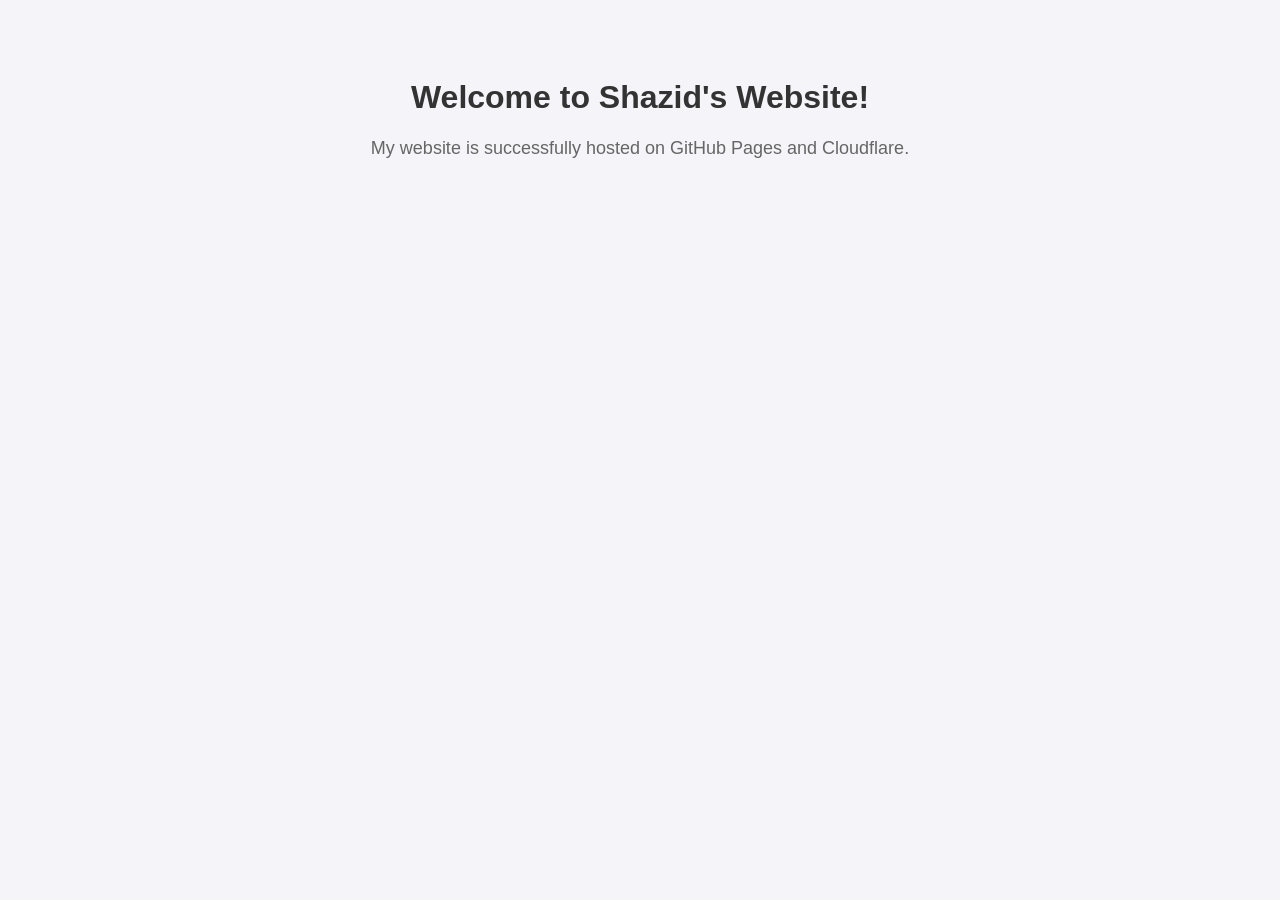
==== index.html @ 649e6bd7 "Create index.html for portfolio website" ====
<!DOCTYPE html>
<html>
<head>
    <title>Shazid Mahmud - Portfolio</title>
    <style>
        body { text-align: center; padding: 50px; font-family: Arial, sans-serif; background-color: #f4f4f9; }
        h1 { color: #333; }
        p { color: #666; font-size: 18px; }
    </style>
</head>
<body>
    <h1>Welcome to Shazid's Website!</h1>
    <p>My website is successfully hosted on GitHub Pages and Cloudflare.</p>
</body>
</html>
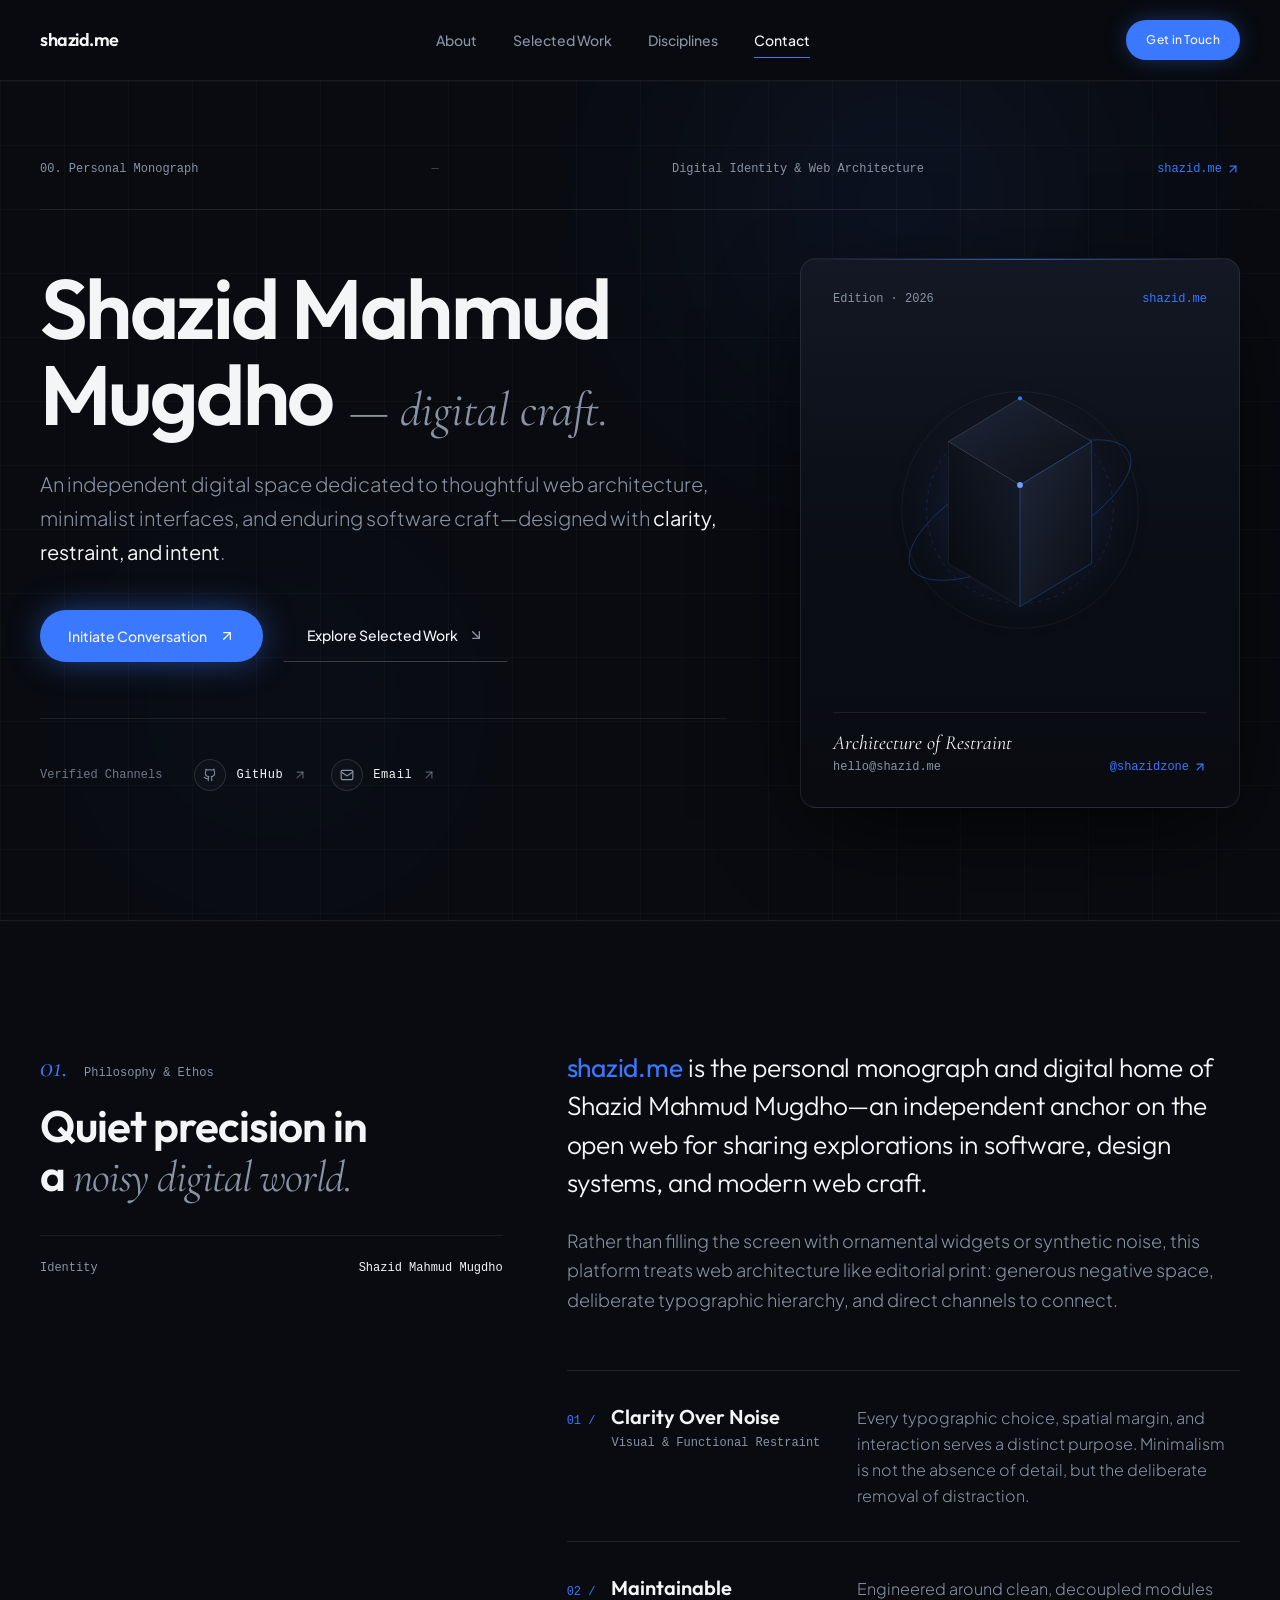
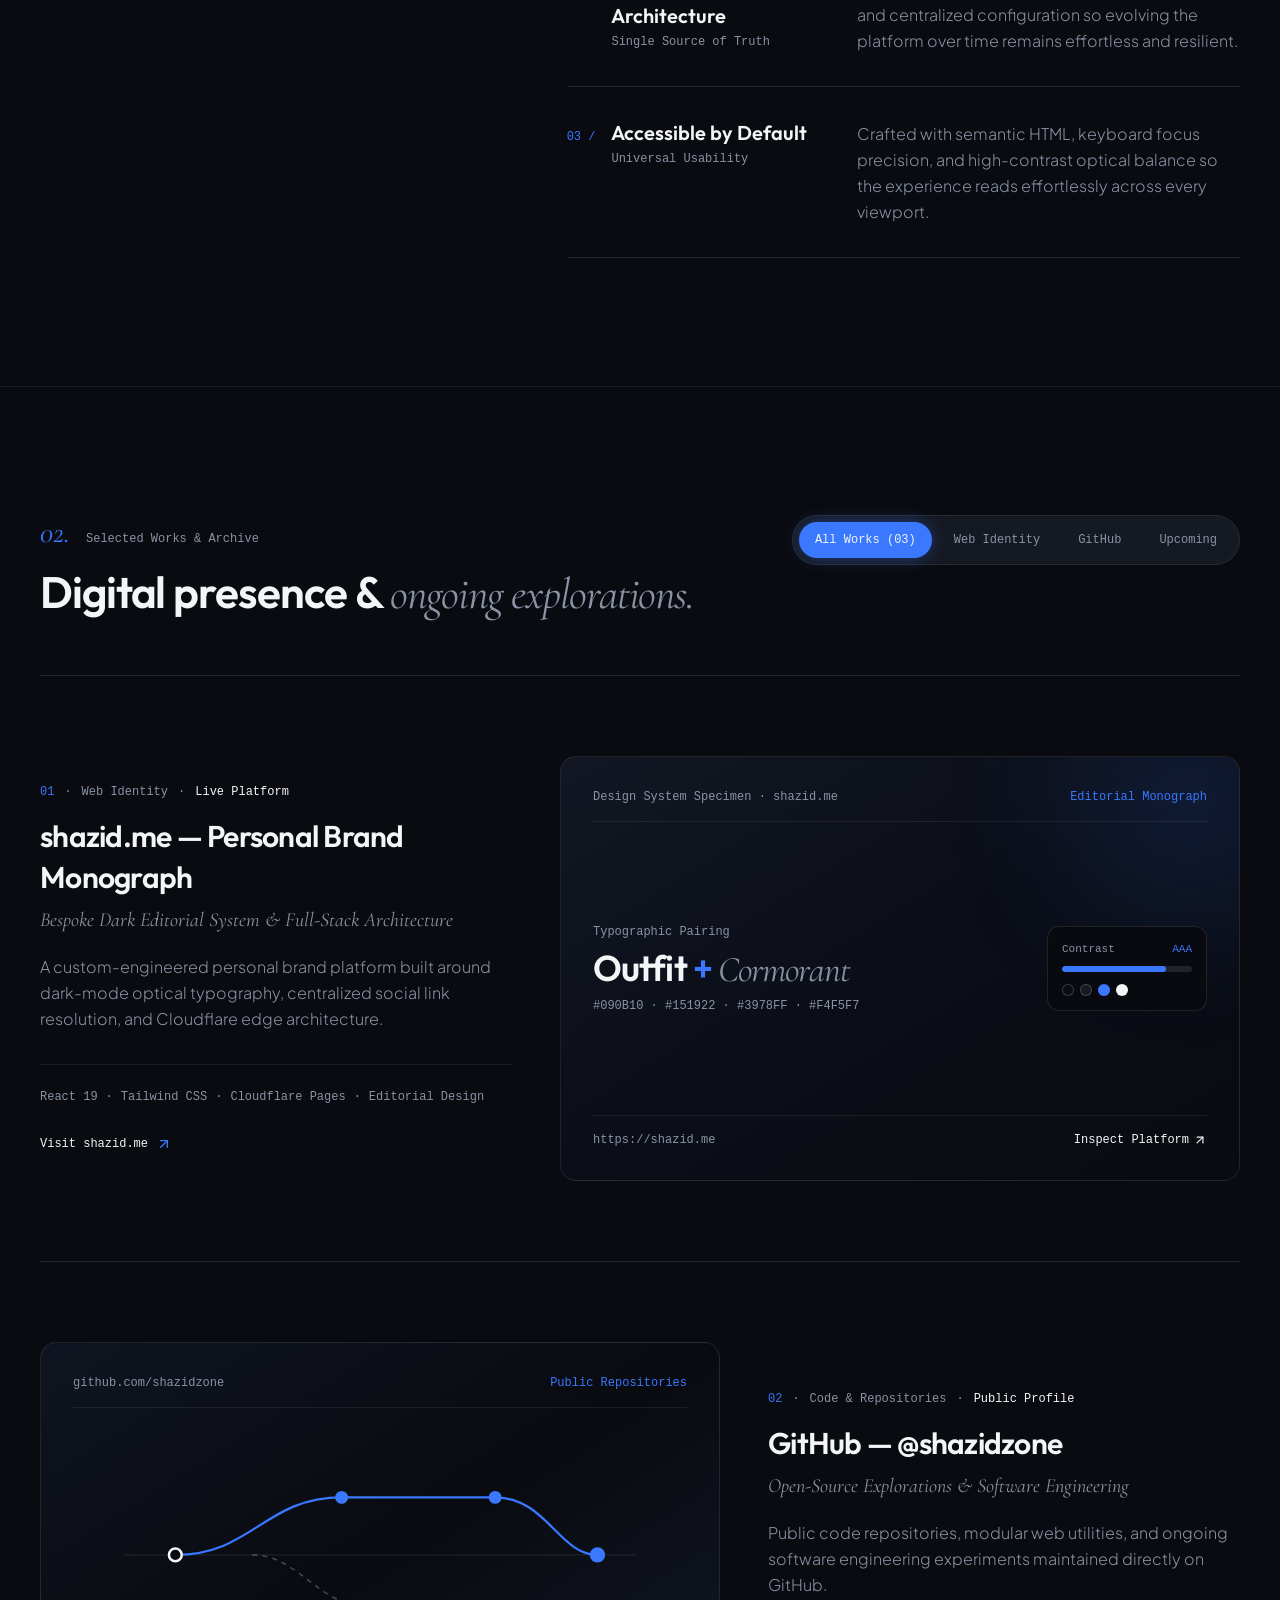
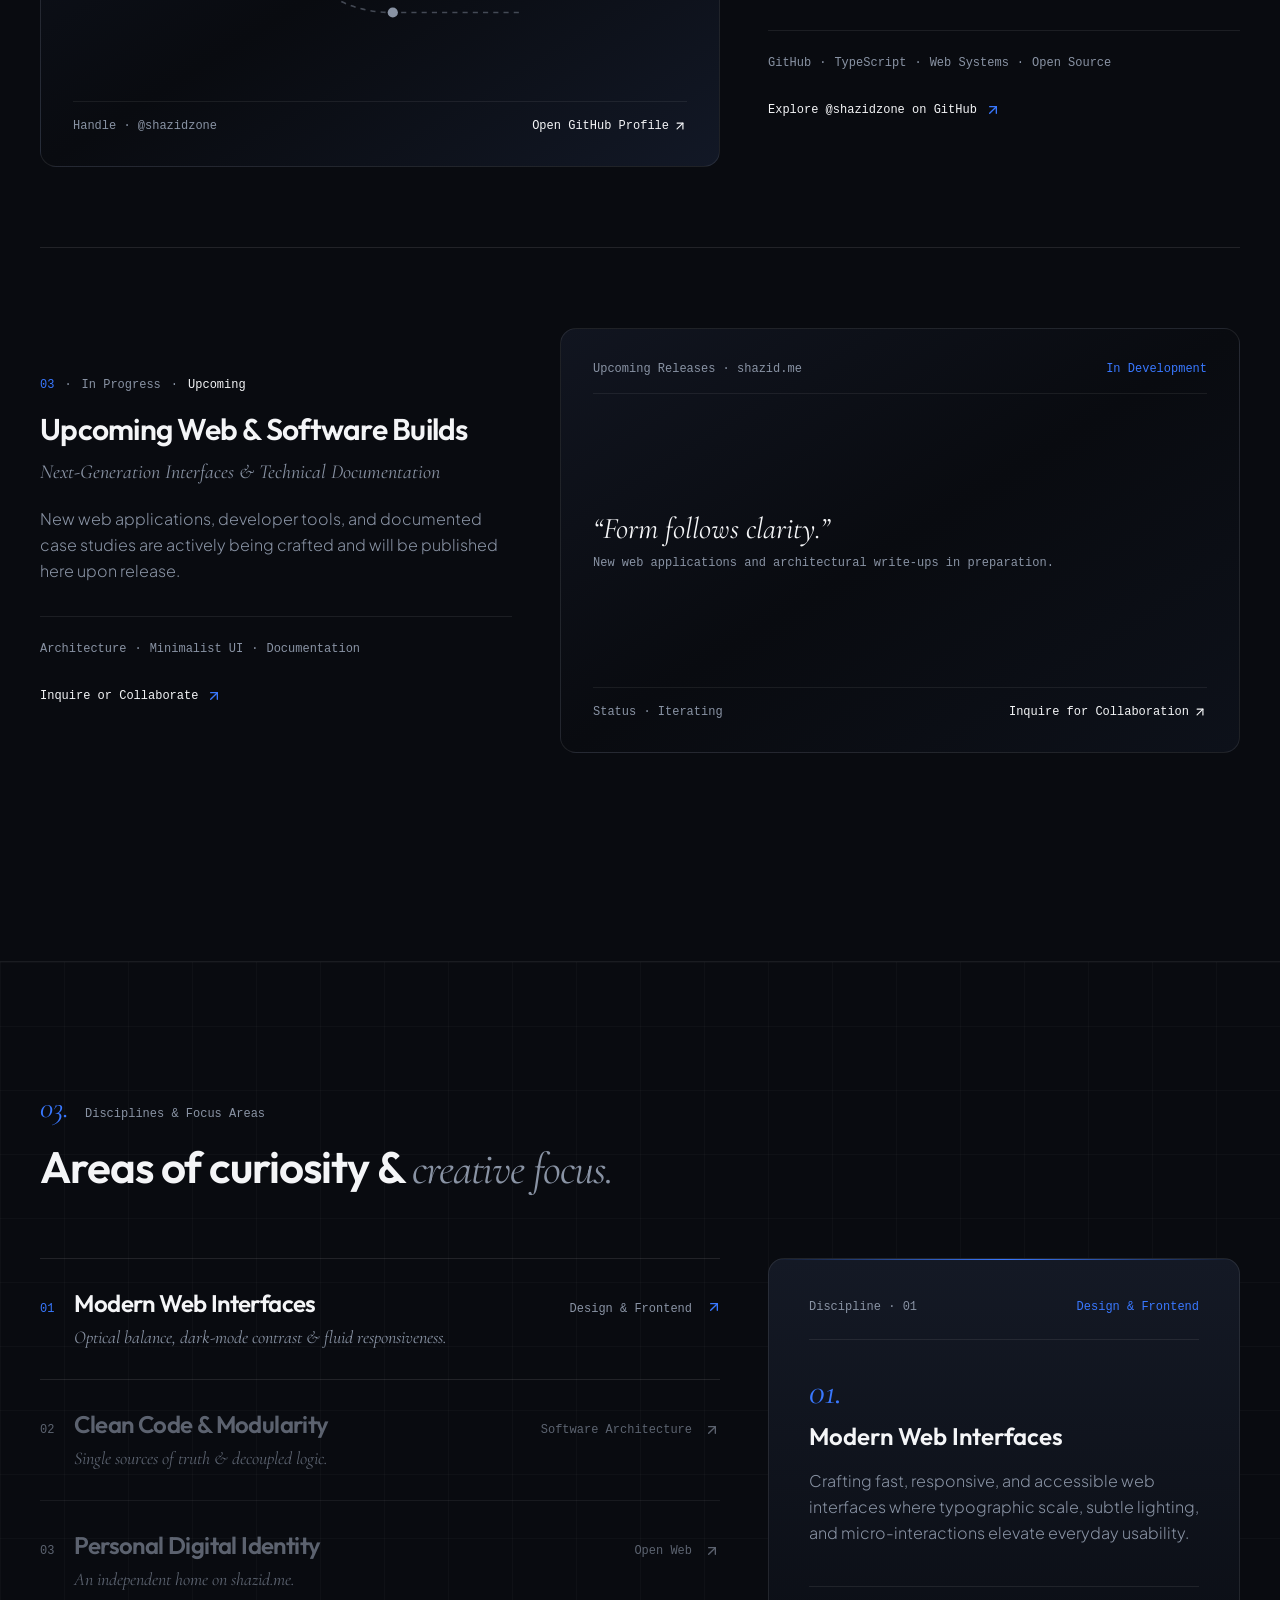
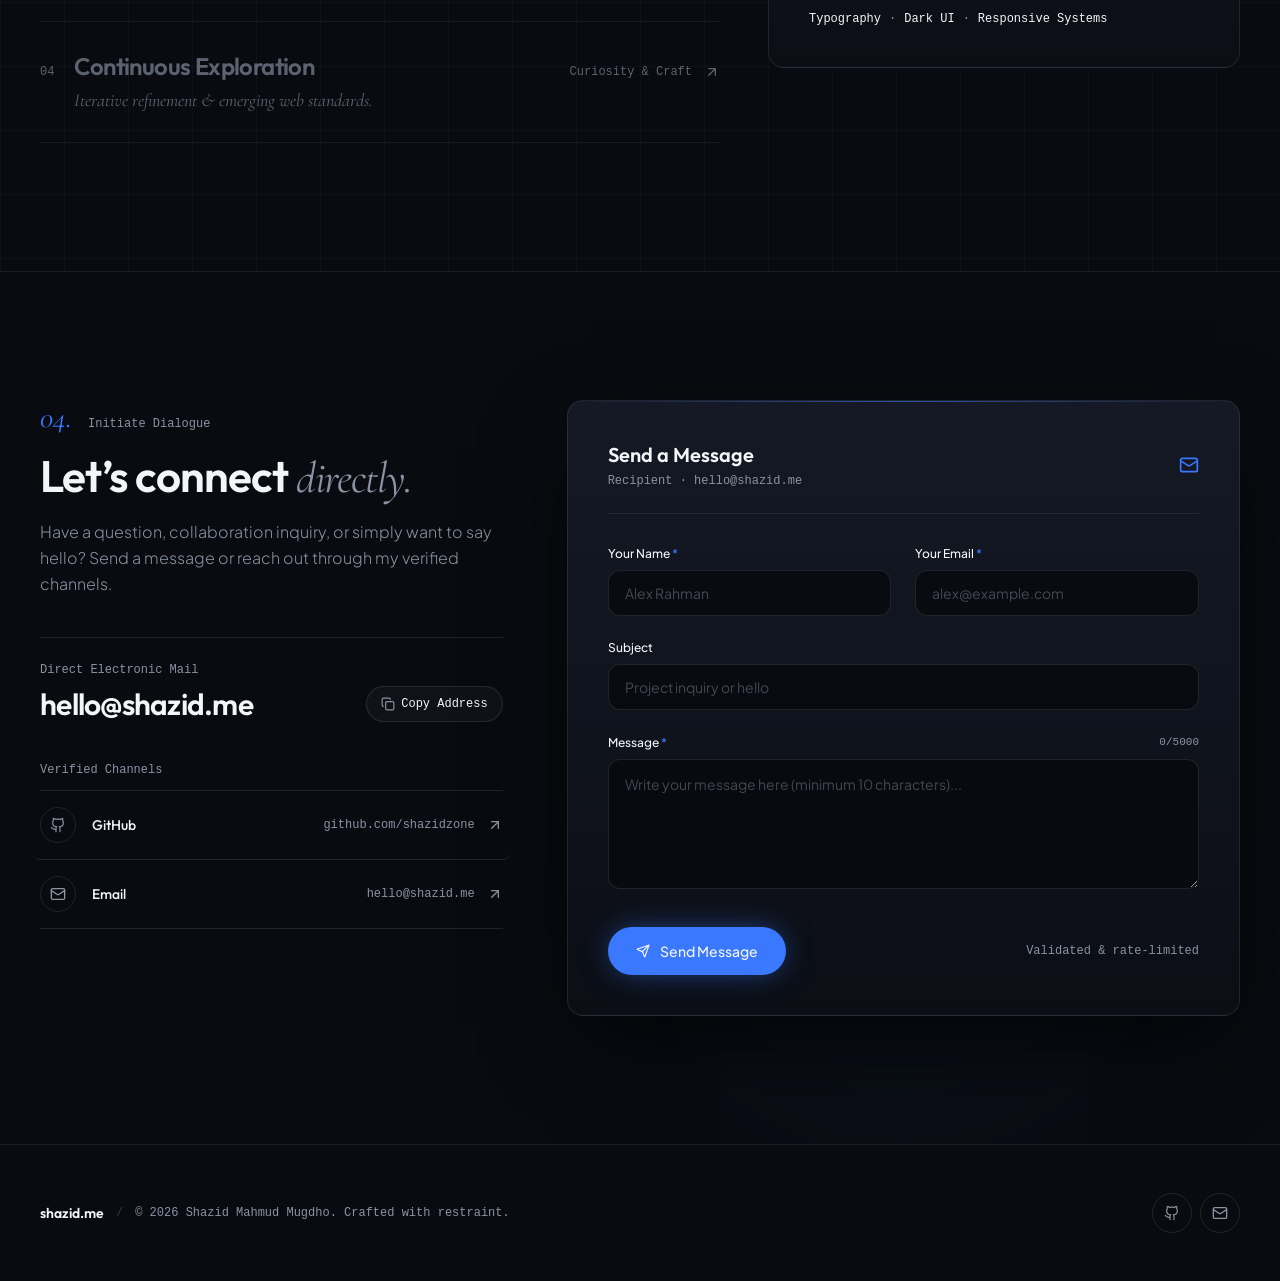
==== commit 15169199: "Deploy real portfolio build to GitHub Pages root (from shazid-mahmud design subfolder)" ====
--- a/index.html
+++ b/index.html
@@ -1,15 +1,23 @@
-<!DOCTYPE html>
-<html>
-<head>
-    <title>Shazid Mahmud - Portfolio</title>
-    <style>
-        body { text-align: center; padding: 50px; font-family: Arial, sans-serif; background-color: #f4f4f9; }
-        h1 { color: #333; }
-        p { color: #666; font-size: 18px; }
-    </style>
-</head>
-<body>
-    <h1>Welcome to Shazid's Website!</h1>
-    <p>My website is successfully hosted on GitHub Pages and Cloudflare.</p>
-</body>
+<!doctype html>
+<html lang="en">
+  <head>
+    <meta charset="UTF-8" />
+    <meta name="viewport" content="width=device-width, initial-scale=1.0" />
+    <title>Shazid Mahmud Mugdho — shazid.me</title>
+    <meta name="description" content="Personal brand website and digital home of Shazid Mahmud Mugdho (shazid.me)." />
+    <meta property="og:title" content="Shazid Mahmud Mugdho — shazid.me" />
+    <meta property="og:description" content="Personal brand website and digital home of Shazid Mahmud Mugdho (shazid.me)." />
+    <meta property="og:url" content="https://shazid.me" />
+    <meta property="og:type" content="website" />
+    <meta name="twitter:card" content="summary_large_image" />
+    <link rel="preconnect" href="https://fonts.googleapis.com" />
+    <link rel="preconnect" href="https://fonts.gstatic.com" crossorigin />
+    <link href="https://fonts.googleapis.com/css2?family=Cormorant+Garamond:ital,wght@0,500;0,600;1,400;1,600&family=JetBrains+Mono:wght@400;500&family=Outfit:wght@400;500;600;700&family=Plus+Jakarta+Sans:wght@300;400;500;600;700&display=swap" rel="stylesheet" />
+    <script type="module" crossorigin src="/assets/index-CLSAaryk.js"></script>
+    <link rel="stylesheet" crossorigin href="/assets/index-DgJvWPHT.css">
+  </head>
+  <body class="bg-[#090B10] text-[#F4F5F7] antialiased selection:bg-[#3978FF]/30 selection:text-[#F4F5F7]">
+    <div id="root"></div>
+  </body>
 </html>
+
--- a/assets/index-DgJvWPHT.css
+++ b/assets/index-DgJvWPHT.css
@@ -0,0 +1,2 @@
+/*! tailwindcss v4.3.3 | MIT License | https://tailwindcss.com */
+@layer properties{@supports (((-webkit-hyphens:none)) and (not (margin-trim:inline))) or ((-moz-orient:inline) and (not (color:rgb(from red r g b)))){*,:before,:after,::backdrop{--tw-translate-x:0;--tw-translate-y:0;--tw-translate-z:0;--tw-scale-x:1;--tw-scale-y:1;--tw-scale-z:1;--tw-rotate-x:initial;--tw-rotate-y:initial;--tw-rotate-z:initial;--tw-skew-x:initial;--tw-skew-y:initial;--tw-space-y-reverse:0;--tw-divide-y-reverse:0;--tw-border-style:solid;--tw-gradient-position:initial;--tw-gradient-from:#0000;--tw-gradient-via:#0000;--tw-gradient-to:#0000;--tw-gradient-stops:initial;--tw-gradient-via-stops:initial;--tw-gradient-from-position:0%;--tw-gradient-via-position:50%;--tw-gradient-to-position:100%;--tw-leading:initial;--tw-font-weight:initial;--tw-tracking:initial;--tw-ordinal:initial;--tw-slashed-zero:initial;--tw-numeric-figure:initial;--tw-numeric-spacing:initial;--tw-numeric-fraction:initial;--tw-shadow:0 0 #0000;--tw-shadow-color:initial;--tw-shadow-alpha:100%;--tw-inset-shadow:0 0 #0000;--tw-inset-shadow-color:initial;--tw-inset-shadow-alpha:100%;--tw-ring-color:initial;--tw-ring-shadow:0 0 #0000;--tw-inset-ring-color:initial;--tw-inset-ring-shadow:0 0 #0000;--tw-ring-inset:initial;--tw-ring-offset-width:0px;--tw-ring-offset-color:#fff;--tw-ring-offset-shadow:0 0 #0000;--tw-blur:initial;--tw-brightness:initial;--tw-contrast:initial;--tw-grayscale:initial;--tw-hue-rotate:initial;--tw-invert:initial;--tw-opacity:initial;--tw-saturate:initial;--tw-sepia:initial;--tw-drop-shadow:initial;--tw-drop-shadow-color:initial;--tw-drop-shadow-alpha:100%;--tw-drop-shadow-size:initial;--tw-backdrop-blur:initial;--tw-backdrop-brightness:initial;--tw-backdrop-contrast:initial;--tw-backdrop-grayscale:initial;--tw-backdrop-hue-rotate:initial;--tw-backdrop-invert:initial;--tw-backdrop-opacity:initial;--tw-backdrop-saturate:initial;--tw-backdrop-sepia:initial;--tw-duration:initial;--tw-ease:initial}}}@layer theme{:root,:host{--font-sans:-apple-system, BlinkMacSystemFont, "Segoe UI", Roboto, "Helvetica Neue", "Noto Sans", Arial, sans-serif, "Apple Color Emoji", "Segoe UI Emoji", "Segoe UI Symbol", "Noto Color Emoji";--font-mono:ui-monospace, SFMono-Regular, Menlo, Monaco, Consolas, "Liberation Mono", "Courier New", monospace;--color-amber-400:oklch(82.8% .189 84.429);--color-amber-500:oklch(76.9% .188 70.08);--color-emerald-400:oklch(76.5% .177 163.223);--color-emerald-500:oklch(69.6% .17 162.48);--color-rose-300:oklch(81% .117 11.638);--color-rose-400:oklch(71.2% .194 13.428);--color-rose-500:oklch(64.5% .246 16.439);--color-white:#fff;--spacing:.25rem;--container-2xl:42rem;--text-xs:.75rem;--text-xs--line-height:calc(1 / .75);--text-sm:.875rem;--text-sm--line-height:calc(1.25 / .875);--text-base:1rem;--text-base--line-height:calc(1.5 / 1);--text-lg:1.125rem;--text-lg--line-height:calc(1.75 / 1.125);--text-xl:1.25rem;--text-xl--line-height:calc(1.75 / 1.25);--text-2xl:1.5rem;--text-2xl--line-height:calc(2 / 1.5);--text-3xl:1.875rem;--text-3xl--line-height:calc(2.25 / 1.875);--text-4xl:2.25rem;--text-4xl--line-height:calc(2.5 / 2.25);--text-5xl:3rem;--text-5xl--line-height:1;--text-6xl:3.75rem;--text-6xl--line-height:1;--font-weight-light:300;--font-weight-normal:400;--font-weight-medium:500;--font-weight-semibold:600;--tracking-tight:-.025em;--tracking-normal:0em;--tracking-wide:.025em;--tracking-wider:.05em;--leading-snug:1.375;--leading-relaxed:1.625;--radius-xs:.125rem;--radius-sm:.25rem;--radius-lg:.5rem;--radius-xl:.75rem;--radius-2xl:1rem;--ease-out:cubic-bezier(0, 0, .2, 1);--animate-spin:spin 1s linear infinite;--blur-xl:24px;--default-transition-duration:.15s;--default-transition-timing-function:cubic-bezier(.4, 0, .2, 1);--default-font-family:var(--font-sans);--default-mono-font-family:var(--font-mono)}}@layer base{*,:after,:before,::backdrop{box-sizing:border-box;border:0 solid;margin:0;padding:0}::file-selector-button{box-sizing:border-box;border:0 solid;margin:0;padding:0}html,:host{-webkit-text-size-adjust:100%;tab-size:4;line-height:1.5;font-family:var(--default-font-family,-apple-system, BlinkMacSystemFont, "Segoe UI", Roboto, "Helvetica Neue", "Noto Sans", Arial, sans-serif, "Apple Color Emoji", "Segoe UI Emoji", "Segoe UI Symbol", "Noto Color Emoji");font-feature-settings:var(--default-font-feature-settings,normal);font-variation-settings:var(--default-font-variation-settings,normal);-webkit-tap-highlight-color:transparent}hr{height:0;color:inherit;border-top-width:1px}abbr:where([title]){-webkit-text-decoration:underline dotted;text-decoration:underline dotted}h1,h2,h3,h4,h5,h6{font-size:inherit;font-weight:inherit}a{color:inherit;-webkit-text-decoration:inherit;-webkit-text-decoration:inherit;-webkit-text-decoration:inherit;-webkit-text-decoration:inherit;text-decoration:inherit}b,strong{font-weight:bolder}code,kbd,samp,pre{font-family:var(--default-mono-font-family,ui-monospace, SFMono-Regular, Menlo, Monaco, Consolas, "Liberation Mono", "Courier New", monospace);font-feature-settings:var(--default-mono-font-feature-settings,normal);font-variation-settings:var(--default-mono-font-variation-settings,normal);font-size:1em}small{font-size:80%}sub,sup{vertical-align:baseline;font-size:75%;line-height:0;position:relative}sub{bottom:-.25em}sup{top:-.5em}table{text-indent:0;border-color:inherit;border-collapse:collapse}:-moz-focusring:where(:not(iframe)){outline:auto}progress{vertical-align:baseline}summary{display:list-item}ol,ul,menu{list-style:none}img,svg,video,canvas,audio,iframe,embed,object{vertical-align:middle;display:block}img,video{max-width:100%;height:auto}button,input,select,optgroup,textarea{font:inherit;font-feature-settings:inherit;font-variation-settings:inherit;letter-spacing:inherit;color:inherit;opacity:1;background-color:#0000;border-radius:0}::file-selector-button{font:inherit;font-feature-settings:inherit;font-variation-settings:inherit;letter-spacing:inherit;color:inherit;opacity:1;background-color:#0000;border-radius:0}:where(select:is([multiple],[size])) optgroup{font-weight:bolder}:where(select:is([multiple],[size])) optgroup option{padding-inline-start:20px}::file-selector-button{margin-inline-end:4px}::placeholder{opacity:1}@supports (not ((-webkit-appearance:-apple-pay-button))) or (contain-intrinsic-size:1px){::placeholder{color:currentColor}@supports (color:color-mix(in lab, red, red)){::placeholder{color:color-mix(in oklab, currentcolor 50%, transparent)}}}textarea{resize:vertical}::-webkit-search-decoration{-webkit-appearance:none}::-webkit-date-and-time-value{min-height:1lh;text-align:inherit}::-webkit-datetime-edit{display:inline-flex}::-webkit-datetime-edit-fields-wrapper{padding:0}::-webkit-datetime-edit{padding-block:0}::-webkit-datetime-edit-year-field{padding-block:0}::-webkit-datetime-edit-month-field{padding-block:0}::-webkit-datetime-edit-day-field{padding-block:0}::-webkit-datetime-edit-hour-field{padding-block:0}::-webkit-datetime-edit-minute-field{padding-block:0}::-webkit-datetime-edit-second-field{padding-block:0}::-webkit-datetime-edit-millisecond-field{padding-block:0}::-webkit-datetime-edit-meridiem-field{padding-block:0}::-webkit-calendar-picker-indicator{line-height:1}:-moz-ui-invalid{box-shadow:none}button,input:where([type=button],[type=reset],[type=submit]){appearance:button}::file-selector-button{appearance:button}::-webkit-inner-spin-button{height:auto}::-webkit-outer-spin-button{height:auto}[hidden]:where(:not([hidden=until-found])){display:none!important}:root{--bg-primary:#090b10;--bg-secondary:#151922;--text-primary:#f4f5f7;--text-secondary:#8993a4;--accent-primary:#3978ff}html{scroll-behavior:smooth;color:#f4f5f7;background-color:#090b10;font-family:Plus Jakarta Sans,-apple-system,BlinkMacSystemFont,sans-serif}h1,h2,h3,h4,.font-display{font-family:Outfit,Plus Jakarta Sans,sans-serif}.font-serif-editorial{font-family:Cormorant Garamond,Georgia,serif}code,pre,.font-mono{font-family:JetBrains Mono,monospace}}@layer components;@layer utilities{.pointer-events-none{pointer-events:none}.sr-only{clip-path:inset(50%);white-space:nowrap;border-width:0;width:1px;height:1px;margin:-1px;padding:0;position:absolute;overflow:hidden}.absolute{position:absolute}.relative{position:relative}.sticky{position:sticky}.inset-x-0{inset-inline:0}.-top-24{top:calc(var(--spacing) * -24)}.-top-40{top:calc(var(--spacing) * -40)}.-top-px{top:-1px}.top-0{top:0}.-right-24{right:calc(var(--spacing) * -24)}.right-\[8\%\]{right:8%}.right-\[10\%\]{right:10%}.-bottom-0\.5{bottom:calc(var(--spacing) * -.5)}.bottom-0{bottom:0}.left-\[5\%\]{left:5%}.z-10{z-index:10}.z-40{z-index:40}.col-span-5{grid-column:span 5/span 5}.col-span-7{grid-column:span 7/span 7}.-mx-2{margin-inline:calc(var(--spacing) * -2)}.mx-auto{margin-inline:auto}.my-auto{margin-block:auto}.mt-0\.5{margin-top:calc(var(--spacing) * .5)}.mt-1{margin-top:var(--spacing)}.mt-1\.5{margin-top:calc(var(--spacing) * 1.5)}.mt-2{margin-top:calc(var(--spacing) * 2)}.mt-4{margin-top:calc(var(--spacing) * 4)}.mt-5{margin-top:calc(var(--spacing) * 5)}.mt-6{margin-top:calc(var(--spacing) * 6)}.mt-8{margin-top:calc(var(--spacing) * 8)}.mt-10{margin-top:calc(var(--spacing) * 10)}.mt-14{margin-top:calc(var(--spacing) * 14)}.mb-2{margin-bottom:calc(var(--spacing) * 2)}.mb-3{margin-bottom:calc(var(--spacing) * 3)}.mb-4{margin-bottom:calc(var(--spacing) * 4)}.mb-6{margin-bottom:calc(var(--spacing) * 6)}.mb-12{margin-bottom:calc(var(--spacing) * 12)}.mb-16{margin-bottom:calc(var(--spacing) * 16)}.block{display:block}.flex{display:flex}.grid{display:grid}.hidden{display:none}.inline-flex{display:inline-flex}.aspect-\[4\/5\]{aspect-ratio:4/5}.aspect-\[16\/10\]{aspect-ratio:16/10}.h-1\.5{height:calc(var(--spacing) * 1.5)}.h-3{height:calc(var(--spacing) * 3)}.h-3\.5{height:calc(var(--spacing) * 3.5)}.h-4{height:calc(var(--spacing) * 4)}.h-5{height:calc(var(--spacing) * 5)}.h-8{height:calc(var(--spacing) * 8)}.h-9{height:calc(var(--spacing) * 9)}.h-10{height:calc(var(--spacing) * 10)}.h-20{height:calc(var(--spacing) * 20)}.h-72{height:calc(var(--spacing) * 72)}.h-\[1\.5px\]{height:1.5px}.h-\[420px\]{height:420px}.h-\[500px\]{height:500px}.h-\[560px\]{height:560px}.h-auto{height:auto}.h-full{height:100%}.h-px{height:1px}.min-h-\[36px\]{min-height:36px}.min-h-\[38px\]{min-height:38px}.min-h-\[40px\]{min-height:40px}.min-h-\[46px\]{min-height:46px}.min-h-\[48px\]{min-height:48px}.min-h-screen{min-height:100vh}.w-3{width:calc(var(--spacing) * 3)}.w-3\.5{width:calc(var(--spacing) * 3.5)}.w-4{width:calc(var(--spacing) * 4)}.w-4\/5{width:80%}.w-5{width:calc(var(--spacing) * 5)}.w-8{width:calc(var(--spacing) * 8)}.w-9{width:calc(var(--spacing) * 9)}.w-10{width:calc(var(--spacing) * 10)}.w-72{width:calc(var(--spacing) * 72)}.w-\[420px\]{width:420px}.w-\[500px\]{width:500px}.w-\[560px\]{width:560px}.w-full{width:100%}.max-w-2xl{max-width:var(--container-2xl)}.max-w-\[56ch\]{max-width:56ch}.max-w-\[64ch\]{max-width:64ch}.max-w-\[160px\]{max-width:160px}.max-w-\[300px\]{max-width:300px}.max-w-\[440px\]{max-width:440px}.max-w-\[1280px\]{max-width:1280px}.min-w-0{min-width:0}.flex-1{flex:1}.shrink-0{flex-shrink:0}.origin-left{transform-origin:0}.translate-x-0\.5{--tw-translate-x:calc(var(--spacing) * .5);translate:var(--tw-translate-x) var(--tw-translate-y)}.-translate-y-0\.5{--tw-translate-y:calc(var(--spacing) * -.5);translate:var(--tw-translate-x) var(--tw-translate-y)}.scale-x-0{--tw-scale-x:0%;scale:var(--tw-scale-x) var(--tw-scale-y)}.scale-x-100{--tw-scale-x:100%;scale:var(--tw-scale-x) var(--tw-scale-y)}.transform{transform:var(--tw-rotate-x,) var(--tw-rotate-y,) var(--tw-rotate-z,) var(--tw-skew-x,) var(--tw-skew-y,)}.animate-spin{animation:var(--animate-spin)}.resize-y{resize:vertical}.grid-cols-1{grid-template-columns:repeat(1,minmax(0,1fr))}.grid-cols-12{grid-template-columns:repeat(12,minmax(0,1fr))}.flex-col{flex-direction:column}.flex-wrap{flex-wrap:wrap}.items-baseline{align-items:baseline}.items-center{align-items:center}.items-end{align-items:flex-end}.items-start{align-items:flex-start}.justify-between{justify-content:space-between}.justify-center{justify-content:center}.justify-end{justify-content:flex-end}.gap-1{gap:var(--spacing)}.gap-1\.5{gap:calc(var(--spacing) * 1.5)}.gap-2{gap:calc(var(--spacing) * 2)}.gap-2\.5{gap:calc(var(--spacing) * 2.5)}.gap-3{gap:calc(var(--spacing) * 3)}.gap-4{gap:calc(var(--spacing) * 4)}.gap-5{gap:calc(var(--spacing) * 5)}.gap-6{gap:calc(var(--spacing) * 6)}.gap-8{gap:calc(var(--spacing) * 8)}.gap-9{gap:calc(var(--spacing) * 9)}.gap-10{gap:calc(var(--spacing) * 10)}.gap-12{gap:calc(var(--spacing) * 12)}.gap-14{gap:calc(var(--spacing) * 14)}:where(.space-y-2>:not(:last-child)){--tw-space-y-reverse:0;margin-block-start:calc(calc(var(--spacing) * 2) * var(--tw-space-y-reverse));margin-block-end:calc(calc(var(--spacing) * 2) * calc(1 - var(--tw-space-y-reverse)))}:where(.space-y-4>:not(:last-child)){--tw-space-y-reverse:0;margin-block-start:calc(calc(var(--spacing) * 4) * var(--tw-space-y-reverse));margin-block-end:calc(calc(var(--spacing) * 4) * calc(1 - var(--tw-space-y-reverse)))}:where(.space-y-6>:not(:last-child)){--tw-space-y-reverse:0;margin-block-start:calc(calc(var(--spacing) * 6) * var(--tw-space-y-reverse));margin-block-end:calc(calc(var(--spacing) * 6) * calc(1 - var(--tw-space-y-reverse)))}:where(.space-y-10>:not(:last-child)){--tw-space-y-reverse:0;margin-block-start:calc(calc(var(--spacing) * 10) * var(--tw-space-y-reverse));margin-block-end:calc(calc(var(--spacing) * 10) * calc(1 - var(--tw-space-y-reverse)))}:where(.space-y-14>:not(:last-child)){--tw-space-y-reverse:0;margin-block-start:calc(calc(var(--spacing) * 14) * var(--tw-space-y-reverse));margin-block-end:calc(calc(var(--spacing) * 14) * calc(1 - var(--tw-space-y-reverse)))}.gap-x-4{column-gap:calc(var(--spacing) * 4)}:where(.divide-y>:not(:last-child)){--tw-divide-y-reverse:0;border-bottom-style:var(--tw-border-style);border-top-style:var(--tw-border-style);border-top-width:calc(1px * var(--tw-divide-y-reverse));border-bottom-width:calc(1px * calc(1 - var(--tw-divide-y-reverse)))}:where(.divide-white\/10>:not(:last-child)){border-color:#ffffff1a}@supports (color:color-mix(in lab, red, red)){:where(.divide-white\/10>:not(:last-child)){border-color:color-mix(in oklab, var(--color-white) 10%, transparent)}}.self-start{align-self:flex-start}.truncate{text-overflow:ellipsis;white-space:nowrap;overflow:hidden}.overflow-hidden{overflow:hidden}.rounded-2xl{border-radius:var(--radius-2xl)}.rounded-full{border-radius:2147483647px}.rounded-lg{border-radius:var(--radius-lg)}.rounded-sm{border-radius:var(--radius-sm)}.rounded-xl{border-radius:var(--radius-xl)}.rounded-xs{border-radius:var(--radius-xs)}.border{border-style:var(--tw-border-style);border-width:1px}.border-t{border-top-style:var(--tw-border-style);border-top-width:1px}.border-b{border-bottom-style:var(--tw-border-style);border-bottom-width:1px}.border-amber-500\/50{border-color:#f99c0080}@supports (color:color-mix(in lab, red, red)){.border-amber-500\/50{border-color:color-mix(in oklab, var(--color-amber-500) 50%, transparent)}}.border-emerald-500\/50{border-color:#00bb7f80}@supports (color:color-mix(in lab, red, red)){.border-emerald-500\/50{border-color:color-mix(in oklab, var(--color-emerald-500) 50%, transparent)}}.border-rose-500{border-color:var(--color-rose-500)}.border-rose-500\/40{border-color:#ff235766}@supports (color:color-mix(in lab, red, red)){.border-rose-500\/40{border-color:color-mix(in oklab, var(--color-rose-500) 40%, transparent)}}.border-white\/10{border-color:#ffffff1a}@supports (color:color-mix(in lab, red, red)){.border-white\/10{border-color:color-mix(in oklab, var(--color-white) 10%, transparent)}}.border-white\/12{border-color:#ffffff1f}@supports (color:color-mix(in lab, red, red)){.border-white\/12{border-color:color-mix(in oklab, var(--color-white) 12%, transparent)}}.border-white\/20{border-color:#fff3}@supports (color:color-mix(in lab, red, red)){.border-white\/20{border-color:color-mix(in oklab, var(--color-white) 20%, transparent)}}.border-white\/\[0\.07\]{border-color:#ffffff12}@supports (color:color-mix(in lab, red, red)){.border-white\/\[0\.07\]{border-color:color-mix(in oklab, var(--color-white) 7.0%, transparent)}}.border-white\/\[0\.08\]{border-color:#ffffff14}@supports (color:color-mix(in lab, red, red)){.border-white\/\[0\.08\]{border-color:color-mix(in oklab, var(--color-white) 8%, transparent)}}.border-white\/\[0\.09\]{border-color:#ffffff17}@supports (color:color-mix(in lab, red, red)){.border-white\/\[0\.09\]{border-color:color-mix(in oklab, var(--color-white) 9%, transparent)}}.bg-\[\#090B10\]{background-color:#090b10}.bg-\[\#090B10\]\/85{background-color:oklab(14.9794% -.000457063 -.0113248/.85)}.bg-\[\#090B10\]\/90{background-color:oklab(14.9794% -.000457063 -.0113248/.9)}.bg-\[\#3978FF\]{background-color:#3978ff}.bg-\[\#151922\]{background-color:#151922}.bg-\[\#F4F5F7\]{background-color:#f4f5f7}.bg-white\/10{background-color:#ffffff1a}@supports (color:color-mix(in lab, red, red)){.bg-white\/10{background-color:color-mix(in oklab, var(--color-white) 10%, transparent)}}.bg-white\/\[0\.02\]{background-color:#ffffff05}@supports (color:color-mix(in lab, red, red)){.bg-white\/\[0\.02\]{background-color:color-mix(in oklab, var(--color-white) 2%, transparent)}}.bg-white\/\[0\.03\]{background-color:#ffffff08}@supports (color:color-mix(in lab, red, red)){.bg-white\/\[0\.03\]{background-color:color-mix(in oklab, var(--color-white) 3%, transparent)}}.bg-gradient-to-b{--tw-gradient-position:to bottom in oklab;background-image:linear-gradient(var(--tw-gradient-stops))}.bg-gradient-to-br{--tw-gradient-position:to bottom right in oklab;background-image:linear-gradient(var(--tw-gradient-stops))}.bg-gradient-to-r{--tw-gradient-position:to right in oklab;background-image:linear-gradient(var(--tw-gradient-stops))}.from-\[\#0F1420\]{--tw-gradient-from:#0f1420;--tw-gradient-stops:var(--tw-gradient-via-stops,var(--tw-gradient-position), var(--tw-gradient-from) var(--tw-gradient-from-position), var(--tw-gradient-to) var(--tw-gradient-to-position))}.from-\[\#111520\]{--tw-gradient-from:#111520;--tw-gradient-stops:var(--tw-gradient-via-stops,var(--tw-gradient-position), var(--tw-gradient-from) var(--tw-gradient-from-position), var(--tw-gradient-to) var(--tw-gradient-to-position))}.from-\[\#121723\]{--tw-gradient-from:#121723;--tw-gradient-stops:var(--tw-gradient-via-stops,var(--tw-gradient-position), var(--tw-gradient-from) var(--tw-gradient-from-position), var(--tw-gradient-to) var(--tw-gradient-to-position))}.from-\[\#131824\]{--tw-gradient-from:#131824;--tw-gradient-stops:var(--tw-gradient-via-stops,var(--tw-gradient-position), var(--tw-gradient-from) var(--tw-gradient-from-position), var(--tw-gradient-to) var(--tw-gradient-to-position))}.from-\[\#141925\]{--tw-gradient-from:#141925;--tw-gradient-stops:var(--tw-gradient-via-stops,var(--tw-gradient-position), var(--tw-gradient-from) var(--tw-gradient-from-position), var(--tw-gradient-to) var(--tw-gradient-to-position))}.from-transparent{--tw-gradient-from:transparent;--tw-gradient-stops:var(--tw-gradient-via-stops,var(--tw-gradient-position), var(--tw-gradient-from) var(--tw-gradient-from-position), var(--tw-gradient-to) var(--tw-gradient-to-position))}.via-\[\#0B0E16\]{--tw-gradient-via:#0b0e16;--tw-gradient-via-stops:var(--tw-gradient-position), var(--tw-gradient-from) var(--tw-gradient-from-position), var(--tw-gradient-via) var(--tw-gradient-via-position), var(--tw-gradient-to) var(--tw-gradient-to-position);--tw-gradient-stops:var(--tw-gradient-via-stops)}.via-\[\#0B0E17\]{--tw-gradient-via:#0b0e17;--tw-gradient-via-stops:var(--tw-gradient-position), var(--tw-gradient-from) var(--tw-gradient-from-position), var(--tw-gradient-via) var(--tw-gradient-via-position), var(--tw-gradient-to) var(--tw-gradient-to-position);--tw-gradient-stops:var(--tw-gradient-via-stops)}.via-\[\#090B10\]{--tw-gradient-via:#090b10;--tw-gradient-via-stops:var(--tw-gradient-position), var(--tw-gradient-from) var(--tw-gradient-from-position), var(--tw-gradient-via) var(--tw-gradient-via-position), var(--tw-gradient-to) var(--tw-gradient-to-position);--tw-gradient-stops:var(--tw-gradient-via-stops)}.via-\[\#3978FF\]{--tw-gradient-via:#3978ff;--tw-gradient-via-stops:var(--tw-gradient-position), var(--tw-gradient-from) var(--tw-gradient-from-position), var(--tw-gradient-via) var(--tw-gradient-via-position), var(--tw-gradient-to) var(--tw-gradient-to-position);--tw-gradient-stops:var(--tw-gradient-via-stops)}.via-\[\#3978FF\]\/60{--tw-gradient-via:oklab(60.8633% -.0262184 -.209976/.6);--tw-gradient-via-stops:var(--tw-gradient-position), var(--tw-gradient-from) var(--tw-gradient-from-position), var(--tw-gradient-via) var(--tw-gradient-via-position), var(--tw-gradient-to) var(--tw-gradient-to-position);--tw-gradient-stops:var(--tw-gradient-via-stops)}.via-\[\#3978FF\]\/70{--tw-gradient-via:oklab(60.8633% -.0262184 -.209976/.7);--tw-gradient-via-stops:var(--tw-gradient-position), var(--tw-gradient-from) var(--tw-gradient-from-position), var(--tw-gradient-via) var(--tw-gradient-via-position), var(--tw-gradient-to) var(--tw-gradient-to-position);--tw-gradient-stops:var(--tw-gradient-via-stops)}.to-\[\#0B0E15\]{--tw-gradient-to:#0b0e15;--tw-gradient-stops:var(--tw-gradient-via-stops,var(--tw-gradient-position), var(--tw-gradient-from) var(--tw-gradient-from-position), var(--tw-gradient-to) var(--tw-gradient-to-position))}.to-\[\#0D111A\]{--tw-gradient-to:#0d111a;--tw-gradient-stops:var(--tw-gradient-via-stops,var(--tw-gradient-position), var(--tw-gradient-from) var(--tw-gradient-from-position), var(--tw-gradient-to) var(--tw-gradient-to-position))}.to-\[\#090B10\]{--tw-gradient-to:#090b10;--tw-gradient-stops:var(--tw-gradient-via-stops,var(--tw-gradient-position), var(--tw-gradient-from) var(--tw-gradient-from-position), var(--tw-gradient-to) var(--tw-gradient-to-position))}.to-\[\#121826\]{--tw-gradient-to:#121826;--tw-gradient-stops:var(--tw-gradient-via-stops,var(--tw-gradient-position), var(--tw-gradient-from) var(--tw-gradient-from-position), var(--tw-gradient-to) var(--tw-gradient-to-position))}.to-transparent{--tw-gradient-to:transparent;--tw-gradient-stops:var(--tw-gradient-via-stops,var(--tw-gradient-position), var(--tw-gradient-from) var(--tw-gradient-from-position), var(--tw-gradient-to) var(--tw-gradient-to-position))}.p-1\.5{padding:calc(var(--spacing) * 1.5)}.p-3\.5{padding:calc(var(--spacing) * 3.5)}.p-4{padding:calc(var(--spacing) * 4)}.p-5{padding:calc(var(--spacing) * 5)}.p-6{padding:calc(var(--spacing) * 6)}.p-7{padding:calc(var(--spacing) * 7)}.p-8{padding:calc(var(--spacing) * 8)}.px-2{padding-inline:calc(var(--spacing) * 2)}.px-3\.5{padding-inline:calc(var(--spacing) * 3.5)}.px-4{padding-inline:calc(var(--spacing) * 4)}.px-5{padding-inline:calc(var(--spacing) * 5)}.px-6{padding-inline:calc(var(--spacing) * 6)}.px-7{padding-inline:calc(var(--spacing) * 7)}.py-1\.5{padding-block:calc(var(--spacing) * 1.5)}.py-2{padding-block:calc(var(--spacing) * 2)}.py-2\.5{padding-block:calc(var(--spacing) * 2.5)}.py-3{padding-block:calc(var(--spacing) * 3)}.py-3\.5{padding-block:calc(var(--spacing) * 3.5)}.py-4{padding-block:calc(var(--spacing) * 4)}.py-7{padding-block:calc(var(--spacing) * 7)}.py-8{padding-block:calc(var(--spacing) * 8)}.py-12{padding-block:calc(var(--spacing) * 12)}.py-14{padding-block:calc(var(--spacing) * 14)}.py-24{padding-block:calc(var(--spacing) * 24)}.pt-1{padding-top:var(--spacing)}.pt-2{padding-top:calc(var(--spacing) * 2)}.pt-3{padding-top:calc(var(--spacing) * 3)}.pt-4{padding-top:calc(var(--spacing) * 4)}.pt-5{padding-top:calc(var(--spacing) * 5)}.pt-6{padding-top:calc(var(--spacing) * 6)}.pt-8{padding-top:calc(var(--spacing) * 8)}.pt-12{padding-top:calc(var(--spacing) * 12)}.pb-4{padding-bottom:calc(var(--spacing) * 4)}.pb-6{padding-bottom:calc(var(--spacing) * 6)}.pb-8{padding-bottom:calc(var(--spacing) * 8)}.pb-14{padding-bottom:calc(var(--spacing) * 14)}.pb-20{padding-bottom:calc(var(--spacing) * 20)}.text-left{text-align:left}.font-mono{font-family:var(--font-mono)}.text-2xl{font-size:var(--text-2xl);line-height:var(--tw-leading,var(--text-2xl--line-height))}.text-3xl{font-size:var(--text-3xl);line-height:var(--tw-leading,var(--text-3xl--line-height))}.text-4xl{font-size:var(--text-4xl);line-height:var(--tw-leading,var(--text-4xl--line-height))}.text-5xl{font-size:var(--text-5xl);line-height:var(--tw-leading,var(--text-5xl--line-height))}.text-base{font-size:var(--text-base);line-height:var(--tw-leading,var(--text-base--line-height))}.text-lg{font-size:var(--text-lg);line-height:var(--tw-leading,var(--text-lg--line-height))}.text-sm{font-size:var(--text-sm);line-height:var(--tw-leading,var(--text-sm--line-height))}.text-xl{font-size:var(--text-xl);line-height:var(--tw-leading,var(--text-xl--line-height))}.text-xs{font-size:var(--text-xs);line-height:var(--tw-leading,var(--text-xs--line-height))}.text-\[11px\]{font-size:11px}.leading-\[0\.98\]{--tw-leading:.98;line-height:.98}.leading-\[1\.1\]{--tw-leading:1.1;line-height:1.1}.leading-\[1\.7\]{--tw-leading:1.7;line-height:1.7}.leading-\[1\.12\]{--tw-leading:1.12;line-height:1.12}.leading-\[1\.45\]{--tw-leading:1.45;line-height:1.45}.leading-none{--tw-leading:1;line-height:1}.leading-relaxed{--tw-leading:var(--leading-relaxed);line-height:var(--leading-relaxed)}.leading-snug{--tw-leading:var(--leading-snug);line-height:var(--leading-snug)}.font-light{--tw-font-weight:var(--font-weight-light);font-weight:var(--font-weight-light)}.font-medium{--tw-font-weight:var(--font-weight-medium);font-weight:var(--font-weight-medium)}.font-normal{--tw-font-weight:var(--font-weight-normal);font-weight:var(--font-weight-normal)}.font-semibold{--tw-font-weight:var(--font-weight-semibold);font-weight:var(--font-weight-semibold)}.tracking-\[-0\.01em\]{--tw-tracking:-.01em;letter-spacing:-.01em}.tracking-\[-0\.03em\]{--tw-tracking:-.03em;letter-spacing:-.03em}.tracking-normal{--tw-tracking:var(--tracking-normal);letter-spacing:var(--tracking-normal)}.tracking-tight{--tw-tracking:var(--tracking-tight);letter-spacing:var(--tracking-tight)}.tracking-wide{--tw-tracking:var(--tracking-wide);letter-spacing:var(--tracking-wide)}.tracking-wider{--tw-tracking:var(--tracking-wider);letter-spacing:var(--tracking-wider)}.whitespace-nowrap{white-space:nowrap}.text-\[\#3978FF\]{color:#3978ff}.text-\[\#8993A4\]{color:#8993a4}.text-\[\#8993A4\]\/60{color:oklab(66.0833% -.00429434 -.0274673/.6)}.text-\[\#8993A4\]\/80{color:oklab(66.0833% -.00429434 -.0274673/.8)}.text-\[\#F4F5F7\]{color:#f4f5f7}.text-amber-400{color:var(--color-amber-400)}.text-emerald-400{color:var(--color-emerald-400)}.text-rose-300{color:var(--color-rose-300)}.text-rose-400{color:var(--color-rose-400)}.text-white\/20{color:#fff3}@supports (color:color-mix(in lab, red, red)){.text-white\/20{color:color-mix(in oklab, var(--color-white) 20%, transparent)}}.text-white\/25{color:#ffffff40}@supports (color:color-mix(in lab, red, red)){.text-white\/25{color:color-mix(in oklab, var(--color-white) 25%, transparent)}}.italic{font-style:italic}.tabular-nums{--tw-numeric-spacing:tabular-nums;font-variant-numeric:var(--tw-ordinal,) var(--tw-slashed-zero,) var(--tw-numeric-figure,) var(--tw-numeric-spacing,) var(--tw-numeric-fraction,)}.antialiased{-webkit-font-smoothing:antialiased;-moz-osx-font-smoothing:grayscale}.placeholder-\[\#8993A4\]\/45::placeholder{color:oklab(66.0833% -.00429434 -.0274673/.45)}.opacity-15{opacity:.15}.opacity-25{opacity:.25}.opacity-30{opacity:.3}.opacity-65{opacity:.65}.opacity-100{opacity:1}.shadow-\[0_0_20px_-4px_rgba\(57\,120\,255\,0\.6\)\]{--tw-shadow:0 0 20px -4px var(--tw-shadow-color,#3978ff99);box-shadow:var(--tw-inset-shadow), var(--tw-inset-ring-shadow), var(--tw-ring-offset-shadow), var(--tw-ring-shadow), var(--tw-shadow)}.shadow-\[0_0_25px_-5px_rgba\(57\,120\,255\,0\.55\)\]{--tw-shadow:0 0 25px -5px var(--tw-shadow-color,#3978ff8c);box-shadow:var(--tw-inset-shadow), var(--tw-inset-ring-shadow), var(--tw-ring-offset-shadow), var(--tw-ring-shadow), var(--tw-shadow)}.shadow-\[0_0_30px_-5px_rgba\(57\,120\,255\,0\.6\)\]{--tw-shadow:0 0 30px -5px var(--tw-shadow-color,#3978ff99);box-shadow:var(--tw-inset-shadow), var(--tw-inset-ring-shadow), var(--tw-ring-offset-shadow), var(--tw-ring-shadow), var(--tw-shadow)}.shadow-\[0_0_35px_-5px_rgba\(57\,120\,255\,0\.65\)\]{--tw-shadow:0 0 35px -5px var(--tw-shadow-color,#3978ffa6);box-shadow:var(--tw-inset-shadow), var(--tw-inset-ring-shadow), var(--tw-ring-offset-shadow), var(--tw-ring-shadow), var(--tw-shadow)}.shadow-\[0_30px_90px_-20px_rgba\(0\,0\,0\,0\.9\)\]{--tw-shadow:0 30px 90px -20px var(--tw-shadow-color,#000000e6);box-shadow:var(--tw-inset-shadow), var(--tw-inset-ring-shadow), var(--tw-ring-offset-shadow), var(--tw-ring-shadow), var(--tw-shadow)}.shadow-\[0_30px_90px_-20px_rgba\(0\,0\,0\,0\.85\)\]{--tw-shadow:0 30px 90px -20px var(--tw-shadow-color,#000000d9);box-shadow:var(--tw-inset-shadow), var(--tw-inset-ring-shadow), var(--tw-ring-offset-shadow), var(--tw-ring-shadow), var(--tw-shadow)}.blur-\[80px\]{--tw-blur:blur(80px);filter:var(--tw-blur,) var(--tw-brightness,) var(--tw-contrast,) var(--tw-grayscale,) var(--tw-hue-rotate,) var(--tw-invert,) var(--tw-saturate,) var(--tw-sepia,) var(--tw-drop-shadow,)}.blur-\[120px\]{--tw-blur:blur(120px);filter:var(--tw-blur,) var(--tw-brightness,) var(--tw-contrast,) var(--tw-grayscale,) var(--tw-hue-rotate,) var(--tw-invert,) var(--tw-saturate,) var(--tw-sepia,) var(--tw-drop-shadow,)}.blur-\[130px\]{--tw-blur:blur(130px);filter:var(--tw-blur,) var(--tw-brightness,) var(--tw-contrast,) var(--tw-grayscale,) var(--tw-hue-rotate,) var(--tw-invert,) var(--tw-saturate,) var(--tw-sepia,) var(--tw-drop-shadow,)}.blur-\[140px\]{--tw-blur:blur(140px);filter:var(--tw-blur,) var(--tw-brightness,) var(--tw-contrast,) var(--tw-grayscale,) var(--tw-hue-rotate,) var(--tw-invert,) var(--tw-saturate,) var(--tw-sepia,) var(--tw-drop-shadow,)}.filter{filter:var(--tw-blur,) var(--tw-brightness,) var(--tw-contrast,) var(--tw-grayscale,) var(--tw-hue-rotate,) var(--tw-invert,) var(--tw-saturate,) var(--tw-sepia,) var(--tw-drop-shadow,)}.backdrop-blur-xl{--tw-backdrop-blur:blur(var(--blur-xl));-webkit-backdrop-filter:var(--tw-backdrop-blur,) var(--tw-backdrop-brightness,) var(--tw-backdrop-contrast,) var(--tw-backdrop-grayscale,) var(--tw-backdrop-hue-rotate,) var(--tw-backdrop-invert,) var(--tw-backdrop-opacity,) var(--tw-backdrop-saturate,) var(--tw-backdrop-sepia,);backdrop-filter:var(--tw-backdrop-blur,) var(--tw-backdrop-brightness,) var(--tw-backdrop-contrast,) var(--tw-backdrop-grayscale,) var(--tw-backdrop-hue-rotate,) var(--tw-backdrop-invert,) var(--tw-backdrop-opacity,) var(--tw-backdrop-saturate,) var(--tw-backdrop-sepia,)}.transition-all{transition-property:all;transition-timing-function:var(--tw-ease,var(--default-transition-timing-function));transition-duration:var(--tw-duration,var(--default-transition-duration))}.transition-colors{transition-property:color,background-color,border-color,outline-color,text-decoration-color,fill,stroke,--tw-gradient-from,--tw-gradient-via,--tw-gradient-to;transition-timing-function:var(--tw-ease,var(--default-transition-timing-function));transition-duration:var(--tw-duration,var(--default-transition-duration))}.transition-transform{transition-property:transform,translate,scale,rotate;transition-timing-function:var(--tw-ease,var(--default-transition-timing-function));transition-duration:var(--tw-duration,var(--default-transition-duration))}.duration-150{--tw-duration:.15s;transition-duration:.15s}.duration-200{--tw-duration:.2s;transition-duration:.2s}.ease-out{--tw-ease:var(--ease-out);transition-timing-function:var(--ease-out)}@media (hover:hover){.group-hover\:translate-x-0\.5:is(:where(.group):hover *){--tw-translate-x:calc(var(--spacing) * .5);translate:var(--tw-translate-x) var(--tw-translate-y)}.group-hover\:-translate-y-0\.5:is(:where(.group):hover *){--tw-translate-y:calc(var(--spacing) * -.5);translate:var(--tw-translate-x) var(--tw-translate-y)}.group-hover\:translate-y-0\.5:is(:where(.group):hover *){--tw-translate-y:calc(var(--spacing) * .5);translate:var(--tw-translate-x) var(--tw-translate-y)}.group-hover\:scale-x-100:is(:where(.group):hover *){--tw-scale-x:100%;scale:var(--tw-scale-x) var(--tw-scale-y)}.group-hover\:border-\[\#3978FF\]:is(:where(.group):hover *){border-color:#3978ff}.group-hover\:border-\[\#3978FF\]\/50:is(:where(.group):hover *){border-color:oklab(60.8633% -.0262184 -.209976/.5)}.group-hover\:bg-\[\#3978FF\]\/15:is(:where(.group):hover *){background-color:oklab(60.8633% -.0262184 -.209976/.15)}.group-hover\:text-\[\#3978FF\]:is(:where(.group):hover *){color:#3978ff}.group-hover\:text-\[\#F4F5F7\]:is(:where(.group):hover *){color:#f4f5f7}.group-hover\:text-white:is(:where(.group):hover *){color:var(--color-white)}}.selection\:bg-\[\#3978FF\]\/30 ::selection{background-color:oklab(60.8633% -.0262184 -.209976/.3)}.selection\:bg-\[\#3978FF\]\/30::selection{background-color:oklab(60.8633% -.0262184 -.209976/.3)}.selection\:text-\[\#F4F5F7\] ::selection{color:#f4f5f7}.selection\:text-\[\#F4F5F7\]::selection{color:#f4f5f7}@media (hover:hover){.hover\:-translate-y-0\.5:hover{--tw-translate-y:calc(var(--spacing) * -.5);translate:var(--tw-translate-x) var(--tw-translate-y)}.hover\:border-\[\#3978FF\]:hover{border-color:#3978ff}.hover\:bg-\[\#1E2433\]:hover{background-color:#1e2433}.hover\:bg-\[\#2A66EE\]:hover{background-color:#2a66ee}.hover\:bg-\[\#2E69E6\]:hover{background-color:#2e69e6}.hover\:bg-\[\#3978FF\]\/10:hover{background-color:oklab(60.8633% -.0262184 -.209976/.1)}.hover\:bg-white\/\[0\.02\]:hover{background-color:#ffffff05}@supports (color:color-mix(in lab, red, red)){.hover\:bg-white\/\[0\.02\]:hover{background-color:color-mix(in oklab, var(--color-white) 2%, transparent)}}.hover\:bg-white\/\[0\.08\]:hover{background-color:#ffffff14}@supports (color:color-mix(in lab, red, red)){.hover\:bg-white\/\[0\.08\]:hover{background-color:color-mix(in oklab, var(--color-white) 8%, transparent)}}.hover\:text-\[\#3978FF\]:hover{color:#3978ff}.hover\:text-\[\#F4F5F7\]:hover{color:#f4f5f7}.hover\:opacity-100:hover{opacity:1}}.focus\:border-\[\#3978FF\]:focus{border-color:#3978ff}.focus\:border-rose-400:focus{border-color:var(--color-rose-400)}.focus\:ring-1:focus{--tw-ring-shadow:var(--tw-ring-inset,) 0 0 0 calc(1px + var(--tw-ring-offset-width)) var(--tw-ring-color,currentcolor);box-shadow:var(--tw-inset-shadow), var(--tw-inset-ring-shadow), var(--tw-ring-offset-shadow), var(--tw-ring-shadow), var(--tw-shadow)}.focus\:ring-\[\#3978FF\]:focus{--tw-ring-color:#3978ff}.focus\:outline-none:focus{--tw-outline-style:none;outline-style:none}.focus-visible\:ring-2:focus-visible{--tw-ring-shadow:var(--tw-ring-inset,) 0 0 0 calc(2px + var(--tw-ring-offset-width)) var(--tw-ring-color,currentcolor);box-shadow:var(--tw-inset-shadow), var(--tw-inset-ring-shadow), var(--tw-ring-offset-shadow), var(--tw-ring-shadow), var(--tw-shadow)}.focus-visible\:ring-\[\#3978FF\]:focus-visible{--tw-ring-color:#3978ff}.focus-visible\:ring-offset-2:focus-visible{--tw-ring-offset-width:2px;--tw-ring-offset-shadow:var(--tw-ring-inset,) 0 0 0 var(--tw-ring-offset-width) var(--tw-ring-offset-color)}.focus-visible\:ring-offset-\[\#090B10\]:focus-visible{--tw-ring-offset-color:#090b10}.focus-visible\:ring-offset-\[\#151922\]:focus-visible{--tw-ring-offset-color:#151922}.focus-visible\:outline-none:focus-visible{--tw-outline-style:none;outline-style:none}.disabled\:pointer-events-none:disabled{pointer-events:none}.disabled\:opacity-60:disabled{opacity:.6}@media (width>=40rem){.sm\:col-span-5{grid-column:span 5/span 5}.sm\:col-span-7{grid-column:span 7/span 7}.sm\:inline{display:inline}.sm\:grid-cols-2{grid-template-columns:repeat(2,minmax(0,1fr))}.sm\:grid-cols-12{grid-template-columns:repeat(12,minmax(0,1fr))}.sm\:flex-row{flex-direction:row}.sm\:items-center{align-items:center}.sm\:gap-6{gap:calc(var(--spacing) * 6)}.sm\:gap-8{gap:calc(var(--spacing) * 8)}.sm\:p-8{padding:calc(var(--spacing) * 8)}.sm\:p-10{padding:calc(var(--spacing) * 10)}.sm\:px-10{padding-inline:calc(var(--spacing) * 10)}.sm\:text-2xl{font-size:var(--text-2xl);line-height:var(--tw-leading,var(--text-2xl--line-height))}.sm\:text-3xl{font-size:var(--text-3xl);line-height:var(--tw-leading,var(--text-3xl--line-height))}.sm\:text-4xl{font-size:var(--text-4xl);line-height:var(--tw-leading,var(--text-4xl--line-height))}.sm\:text-6xl{font-size:var(--text-6xl);line-height:var(--tw-leading,var(--text-6xl--line-height))}.sm\:text-base{font-size:var(--text-base);line-height:var(--tw-leading,var(--text-base--line-height))}.sm\:text-lg{font-size:var(--text-lg);line-height:var(--tw-leading,var(--text-lg--line-height))}.sm\:text-xl{font-size:var(--text-xl);line-height:var(--tw-leading,var(--text-xl--line-height))}}@media (width>=48rem){.md\:flex{display:flex}.md\:py-20{padding-block:calc(var(--spacing) * 20)}.md\:py-32{padding-block:calc(var(--spacing) * 32)}.md\:pt-20{padding-top:calc(var(--spacing) * 20)}.md\:pb-28{padding-bottom:calc(var(--spacing) * 28)}.md\:text-xl{font-size:var(--text-xl);line-height:var(--tw-leading,var(--text-xl--line-height))}.md\:text-\[1\.65rem\]{font-size:1.65rem}}@media (width>=64rem){.lg\:sticky{position:sticky}.lg\:top-28{top:calc(var(--spacing) * 28)}.lg\:order-1{order:1}.lg\:order-2{order:2}.lg\:col-span-5{grid-column:span 5/span 5}.lg\:col-span-7{grid-column:span 7/span 7}.lg\:grid-cols-12{grid-template-columns:repeat(12,minmax(0,1fr))}.lg\:flex-row{flex-direction:row}.lg\:items-end{align-items:flex-end}.lg\:justify-end{justify-content:flex-end}.lg\:gap-8{gap:calc(var(--spacing) * 8)}.lg\:gap-12{gap:calc(var(--spacing) * 12)}.lg\:gap-16{gap:calc(var(--spacing) * 16)}.lg\:text-\[2\.75rem\]{font-size:2.75rem}}@media (width>=80rem){.xl\:text-5xl{font-size:var(--text-5xl);line-height:var(--tw-leading,var(--text-5xl--line-height))}.xl\:text-\[5\.25rem\]{font-size:5.25rem}}}.bg-editorial-grid{background-image:linear-gradient(90deg,#ffffff06 1px,#0000 1px),linear-gradient(#ffffff06 1px,#0000 1px);background-size:64px 64px}@media (prefers-reduced-motion:reduce){html{scroll-behavior:auto}*,:before,:after{transition-duration:.01ms!important;animation-duration:.01ms!important;animation-iteration-count:1!important}}@property --tw-translate-x{syntax:"*";inherits:false;initial-value:0}@property --tw-translate-y{syntax:"*";inherits:false;initial-value:0}@property --tw-translate-z{syntax:"*";inherits:false;initial-value:0}@property --tw-scale-x{syntax:"*";inherits:false;initial-value:1}@property --tw-scale-y{syntax:"*";inherits:false;initial-value:1}@property --tw-scale-z{syntax:"*";inherits:false;initial-value:1}@property --tw-rotate-x{syntax:"*";inherits:false}@property --tw-rotate-y{syntax:"*";inherits:false}@property --tw-rotate-z{syntax:"*";inherits:false}@property --tw-skew-x{syntax:"*";inherits:false}@property --tw-skew-y{syntax:"*";inherits:false}@property --tw-space-y-reverse{syntax:"*";inherits:false;initial-value:0}@property --tw-divide-y-reverse{syntax:"*";inherits:false;initial-value:0}@property --tw-border-style{syntax:"*";inherits:false;initial-value:solid}@property --tw-gradient-position{syntax:"*";inherits:false}@property --tw-gradient-from{syntax:"<color>";inherits:false;initial-value:#0000}@property --tw-gradient-via{syntax:"<color>";inherits:false;initial-value:#0000}@property --tw-gradient-to{syntax:"<color>";inherits:false;initial-value:#0000}@property --tw-gradient-stops{syntax:"*";inherits:false}@property --tw-gradient-via-stops{syntax:"*";inherits:false}@property --tw-gradient-from-position{syntax:"<length-percentage>";inherits:false;initial-value:0%}@property --tw-gradient-via-position{syntax:"<length-percentage>";inherits:false;initial-value:50%}@property --tw-gradient-to-position{syntax:"<length-percentage>";inherits:false;initial-value:100%}@property --tw-leading{syntax:"*";inherits:false}@property --tw-font-weight{syntax:"*";inherits:false}@property --tw-tracking{syntax:"*";inherits:false}@property --tw-ordinal{syntax:"*";inherits:false}@property --tw-slashed-zero{syntax:"*";inherits:false}@property --tw-numeric-figure{syntax:"*";inherits:false}@property --tw-numeric-spacing{syntax:"*";inherits:false}@property --tw-numeric-fraction{syntax:"*";inherits:false}@property --tw-shadow{syntax:"*";inherits:false;initial-value:0 0 #0000}@property --tw-shadow-color{syntax:"*";inherits:false}@property --tw-shadow-alpha{syntax:"<percentage>";inherits:false;initial-value:100%}@property --tw-inset-shadow{syntax:"*";inherits:false;initial-value:0 0 #0000}@property --tw-inset-shadow-color{syntax:"*";inherits:false}@property --tw-inset-shadow-alpha{syntax:"<percentage>";inherits:false;initial-value:100%}@property --tw-ring-color{syntax:"*";inherits:false}@property --tw-ring-shadow{syntax:"*";inherits:false;initial-value:0 0 #0000}@property --tw-inset-ring-color{syntax:"*";inherits:false}@property --tw-inset-ring-shadow{syntax:"*";inherits:false;initial-value:0 0 #0000}@property --tw-ring-inset{syntax:"*";inherits:false}@property --tw-ring-offset-width{syntax:"<length>";inherits:false;initial-value:0}@property --tw-ring-offset-color{syntax:"*";inherits:false;initial-value:#fff}@property --tw-ring-offset-shadow{syntax:"*";inherits:false;initial-value:0 0 #0000}@property --tw-blur{syntax:"*";inherits:false}@property --tw-brightness{syntax:"*";inherits:false}@property --tw-contrast{syntax:"*";inherits:false}@property --tw-grayscale{syntax:"*";inherits:false}@property --tw-hue-rotate{syntax:"*";inherits:false}@property --tw-invert{syntax:"*";inherits:false}@property --tw-opacity{syntax:"*";inherits:false}@property --tw-saturate{syntax:"*";inherits:false}@property --tw-sepia{syntax:"*";inherits:false}@property --tw-drop-shadow{syntax:"*";inherits:false}@property --tw-drop-shadow-color{syntax:"*";inherits:false}@property --tw-drop-shadow-alpha{syntax:"<percentage>";inherits:false;initial-value:100%}@property --tw-drop-shadow-size{syntax:"*";inherits:false}@property --tw-backdrop-blur{syntax:"*";inherits:false}@property --tw-backdrop-brightness{syntax:"*";inherits:false}@property --tw-backdrop-contrast{syntax:"*";inherits:false}@property --tw-backdrop-grayscale{syntax:"*";inherits:false}@property --tw-backdrop-hue-rotate{syntax:"*";inherits:false}@property --tw-backdrop-invert{syntax:"*";inherits:false}@property --tw-backdrop-opacity{syntax:"*";inherits:false}@property --tw-backdrop-saturate{syntax:"*";inherits:false}@property --tw-backdrop-sepia{syntax:"*";inherits:false}@property --tw-duration{syntax:"*";inherits:false}@property --tw-ease{syntax:"*";inherits:false}@keyframes spin{to{transform:rotate(360deg)}}
